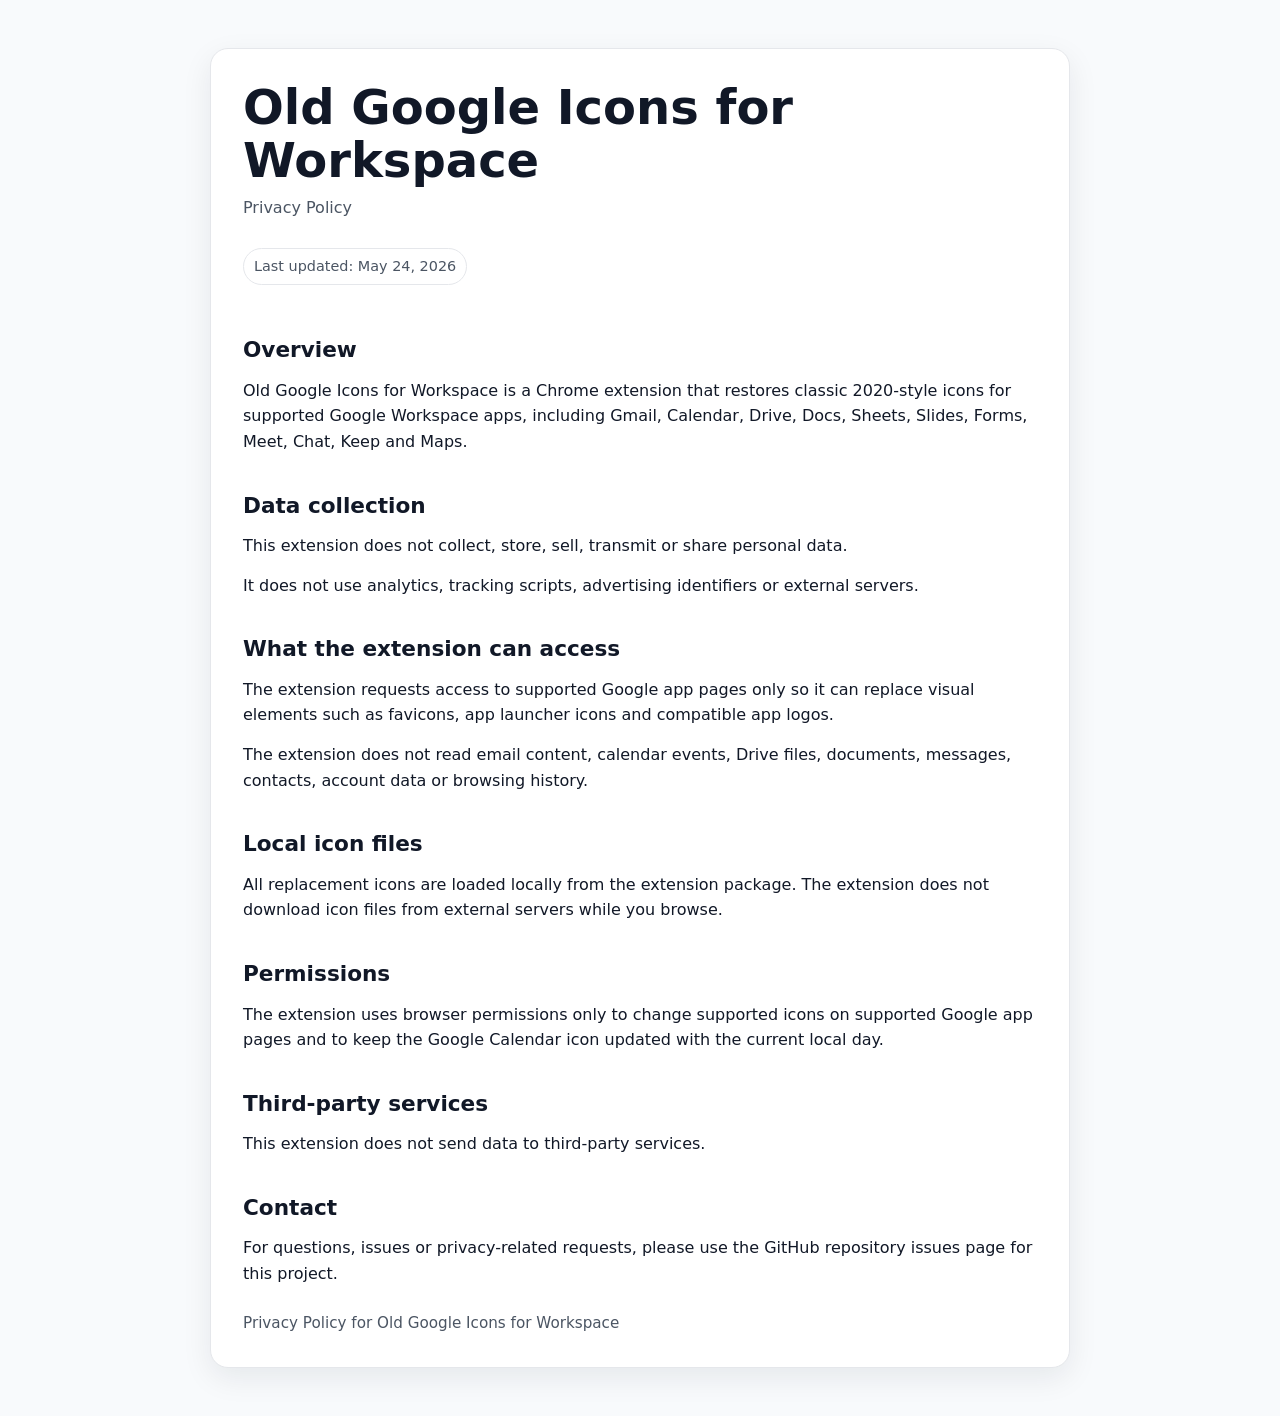
==== index.html @ 2cd3933a "1.0.0" ====
<!doctype html>
<html lang="en">
<head>
  <meta charset="utf-8">
  <meta name="viewport" content="width=device-width, initial-scale=1">
  <title>Old Google Icons for Workspace - Privacy Policy</title>
  <meta name="description" content="Privacy policy for Old Google Icons for Workspace, a Chrome extension that restores classic 2020-style Google Workspace icons.">
  <style>
    :root {
      color-scheme: light dark;
      --bg: #f8fafc;
      --card: #ffffff;
      --text: #111827;
      --muted: #4b5563;
      --border: #e5e7eb;
      --accent: #2563eb;
    }

    @media (prefers-color-scheme: dark) {
      :root {
        --bg: #0b1220;
        --card: #111827;
        --text: #f9fafb;
        --muted: #cbd5e1;
        --border: #243244;
        --accent: #60a5fa;
      }
    }

    body {
      margin: 0;
      font-family: system-ui, -apple-system, BlinkMacSystemFont, "Segoe UI", sans-serif;
      background: var(--bg);
      color: var(--text);
      line-height: 1.6;
    }

    main {
      max-width: 860px;
      margin: 0 auto;
      padding: 48px 20px;
    }

    .card {
      background: var(--card);
      border: 1px solid var(--border);
      border-radius: 18px;
      padding: 32px;
      box-shadow: 0 10px 30px rgba(15, 23, 42, 0.08);
    }

    h1 {
      margin: 0 0 8px;
      font-size: clamp(2rem, 5vw, 3rem);
      line-height: 1.1;
    }

    h2 {
      margin-top: 34px;
      margin-bottom: 10px;
      font-size: 1.35rem;
    }

    p {
      margin: 0 0 14px;
    }

    .muted {
      color: var(--muted);
    }

    .badge {
      display: inline-block;
      margin-top: 14px;
      padding: 6px 10px;
      border: 1px solid var(--border);
      border-radius: 999px;
      color: var(--muted);
      font-size: 0.9rem;
    }

    footer {
      margin-top: 24px;
      color: var(--muted);
      font-size: 0.95rem;
    }
  </style>
</head>
<body>
  <main>
    <section class="card">
      <h1>Old Google Icons for Workspace</h1>
      <p class="muted">Privacy Policy</p>
      <p class="badge">Last updated: May 24, 2026</p>

      <h2>Overview</h2>
      <p>
        Old Google Icons for Workspace is a Chrome extension that restores classic 2020-style icons for supported Google Workspace apps, including Gmail, Calendar, Drive, Docs, Sheets, Slides, Forms, Meet, Chat, Keep and Maps.
      </p>

      <h2>Data collection</h2>
      <p>
        This extension does not collect, store, sell, transmit or share personal data.
      </p>
      <p>
        It does not use analytics, tracking scripts, advertising identifiers or external servers.
      </p>

      <h2>What the extension can access</h2>
      <p>
        The extension requests access to supported Google app pages only so it can replace visual elements such as favicons, app launcher icons and compatible app logos.
      </p>
      <p>
        The extension does not read email content, calendar events, Drive files, documents, messages, contacts, account data or browsing history.
      </p>

      <h2>Local icon files</h2>
      <p>
        All replacement icons are loaded locally from the extension package. The extension does not download icon files from external servers while you browse.
      </p>

      <h2>Permissions</h2>
      <p>
        The extension uses browser permissions only to change supported icons on supported Google app pages and to keep the Google Calendar icon updated with the current local day.
      </p>

      <h2>Third-party services</h2>
      <p>
        This extension does not send data to third-party services.
      </p>

      <h2>Contact</h2>
      <p>
        For questions, issues or privacy-related requests, please use the GitHub repository issues page for this project.
      </p>

      <footer>
        Privacy Policy for Old Google Icons for Workspace
      </footer>
    </section>
  </main>
</body>
</html>
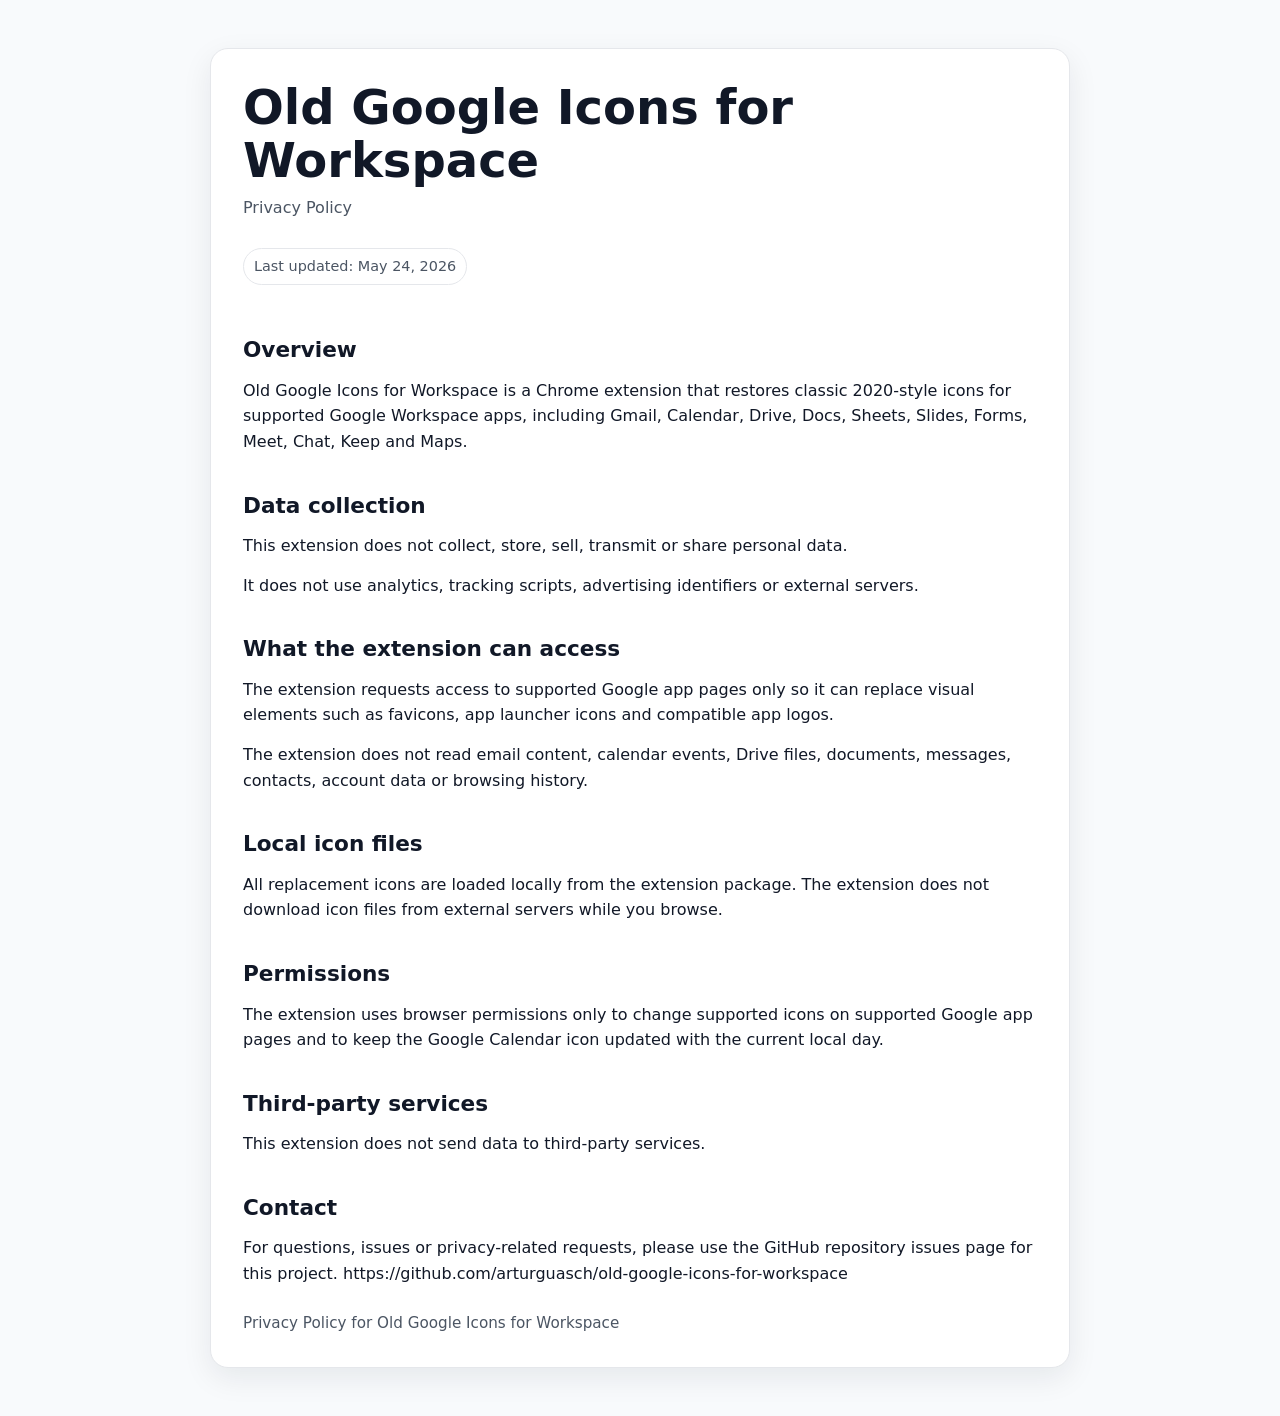
==== commit ed6ecf35: "index.html" ====
--- a/index.html
+++ b/index.html
@@ -132,6 +132,7 @@
       <h2>Contact</h2>
       <p>
         For questions, issues or privacy-related requests, please use the GitHub repository issues page for this project.
+        https://github.com/arturguasch/old-google-icons-for-workspace
       </p>
 
       <footer>
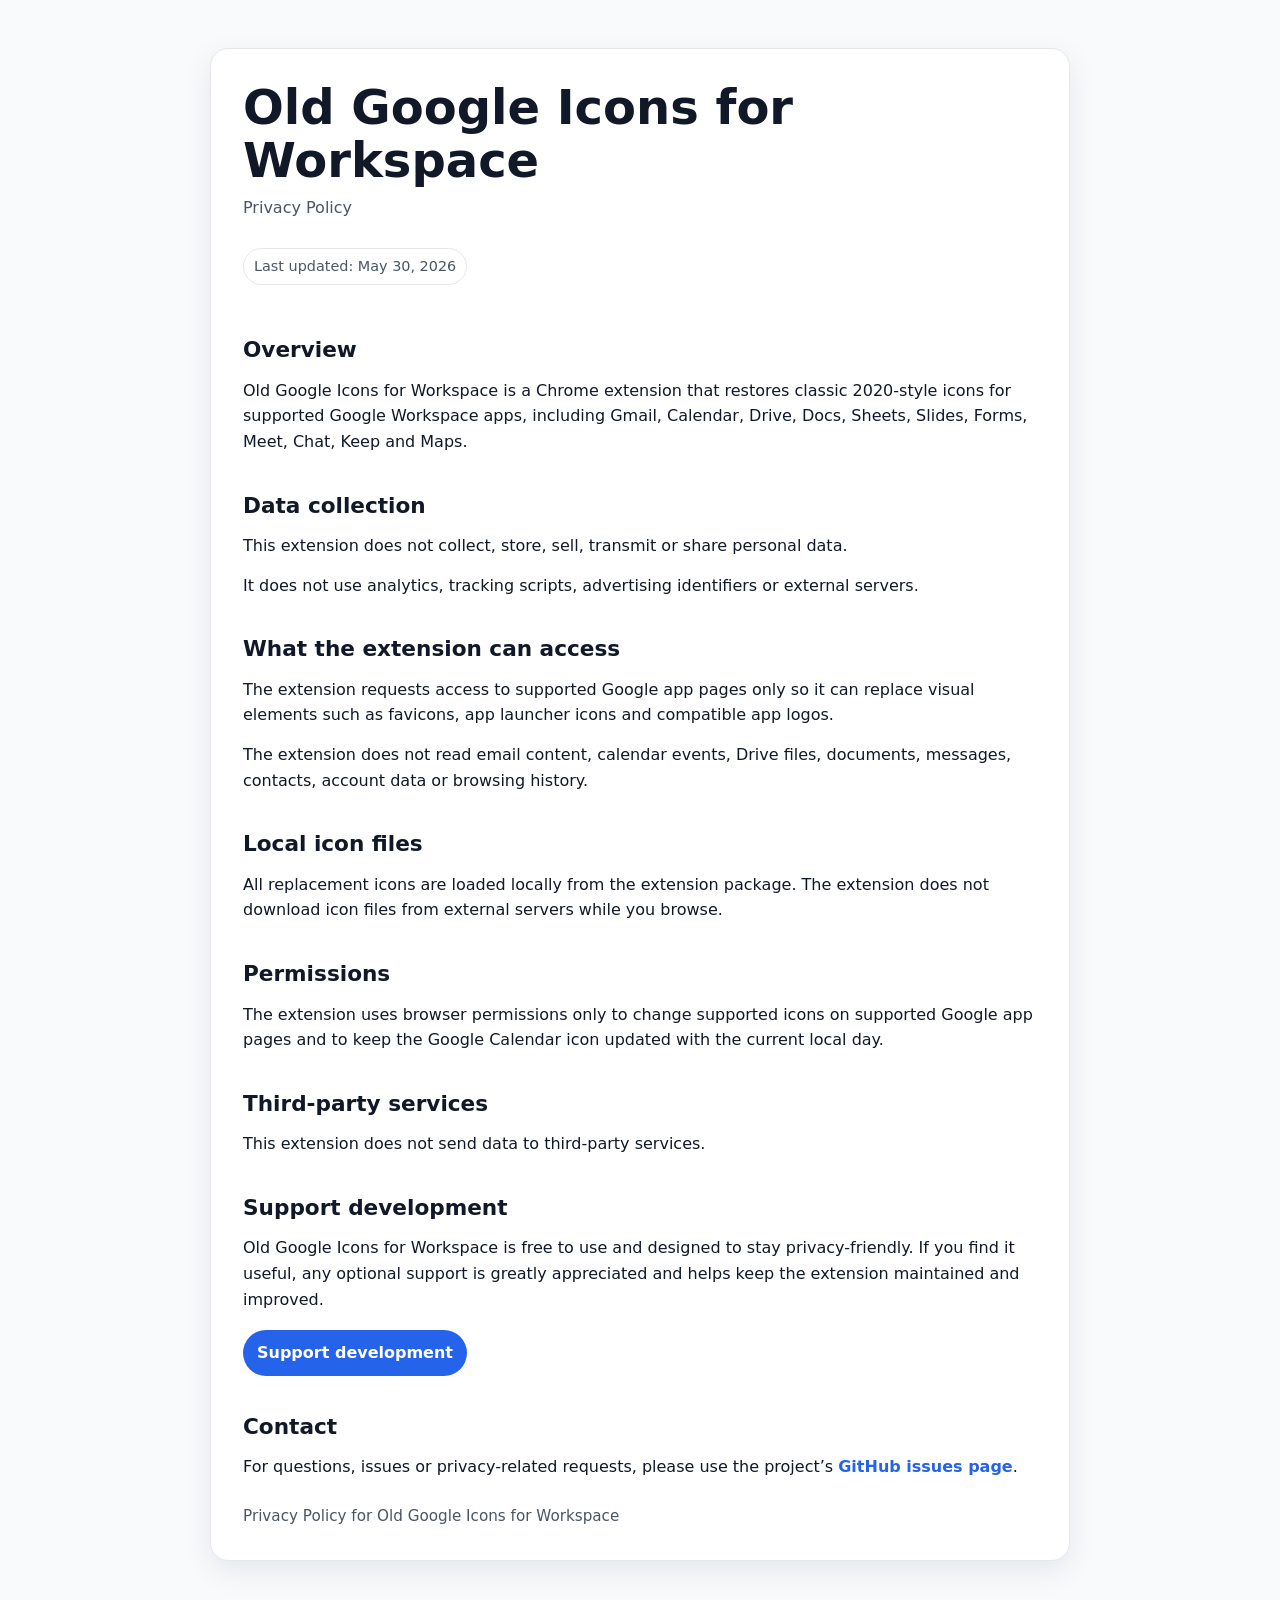
==== commit 0b39f3b6: "1.0.3" ====
--- a/index.html
+++ b/index.html
@@ -79,6 +79,35 @@
       font-size: 0.9rem;
     }
 
+
+    a {
+      color: var(--accent);
+      font-weight: 650;
+      text-decoration: none;
+    }
+
+    a:hover {
+      text-decoration: underline;
+    }
+
+    .support-button {
+      display: inline-flex;
+      align-items: center;
+      justify-content: center;
+      margin-top: 4px;
+      padding: 10px 14px;
+      border-radius: 999px;
+      background: var(--accent);
+      color: white;
+      font-weight: 700;
+      text-decoration: none;
+    }
+
+    .support-button:hover {
+      text-decoration: none;
+      filter: brightness(0.96);
+    }
+
     footer {
       margin-top: 24px;
       color: var(--muted);
@@ -91,7 +120,7 @@
     <section class="card">
       <h1>Old Google Icons for Workspace</h1>
       <p class="muted">Privacy Policy</p>
-      <p class="badge">Last updated: May 24, 2026</p>
+      <p class="badge">Last updated: May 30, 2026</p>
 
       <h2>Overview</h2>
       <p>
@@ -129,10 +158,18 @@
         This extension does not send data to third-party services.
       </p>
 
+
+      <h2>Support development</h2>
+      <p>
+        Old Google Icons for Workspace is free to use and designed to stay privacy-friendly. If you find it useful, any optional support is greatly appreciated and helps keep the extension maintained and improved.
+      </p>
+      <p>
+        <a class="support-button" href="https://buymeacoffee.com/openextensions" target="_blank" rel="noopener noreferrer">Support development</a>
+      </p>
+
       <h2>Contact</h2>
       <p>
-        For questions, issues or privacy-related requests, please use the GitHub repository issues page for this project.
-        https://github.com/arturguasch/old-google-icons-for-workspace
+        For questions, issues or privacy-related requests, please use the project’s <a href="https://github.com/arturguasch/old-google-icons-for-workspace/issues" target="_blank" rel="noopener noreferrer">GitHub issues page</a>.
       </p>
 
       <footer>
@@ -141,4 +178,4 @@
     </section>
   </main>
 </body>
-</html>
+</html>
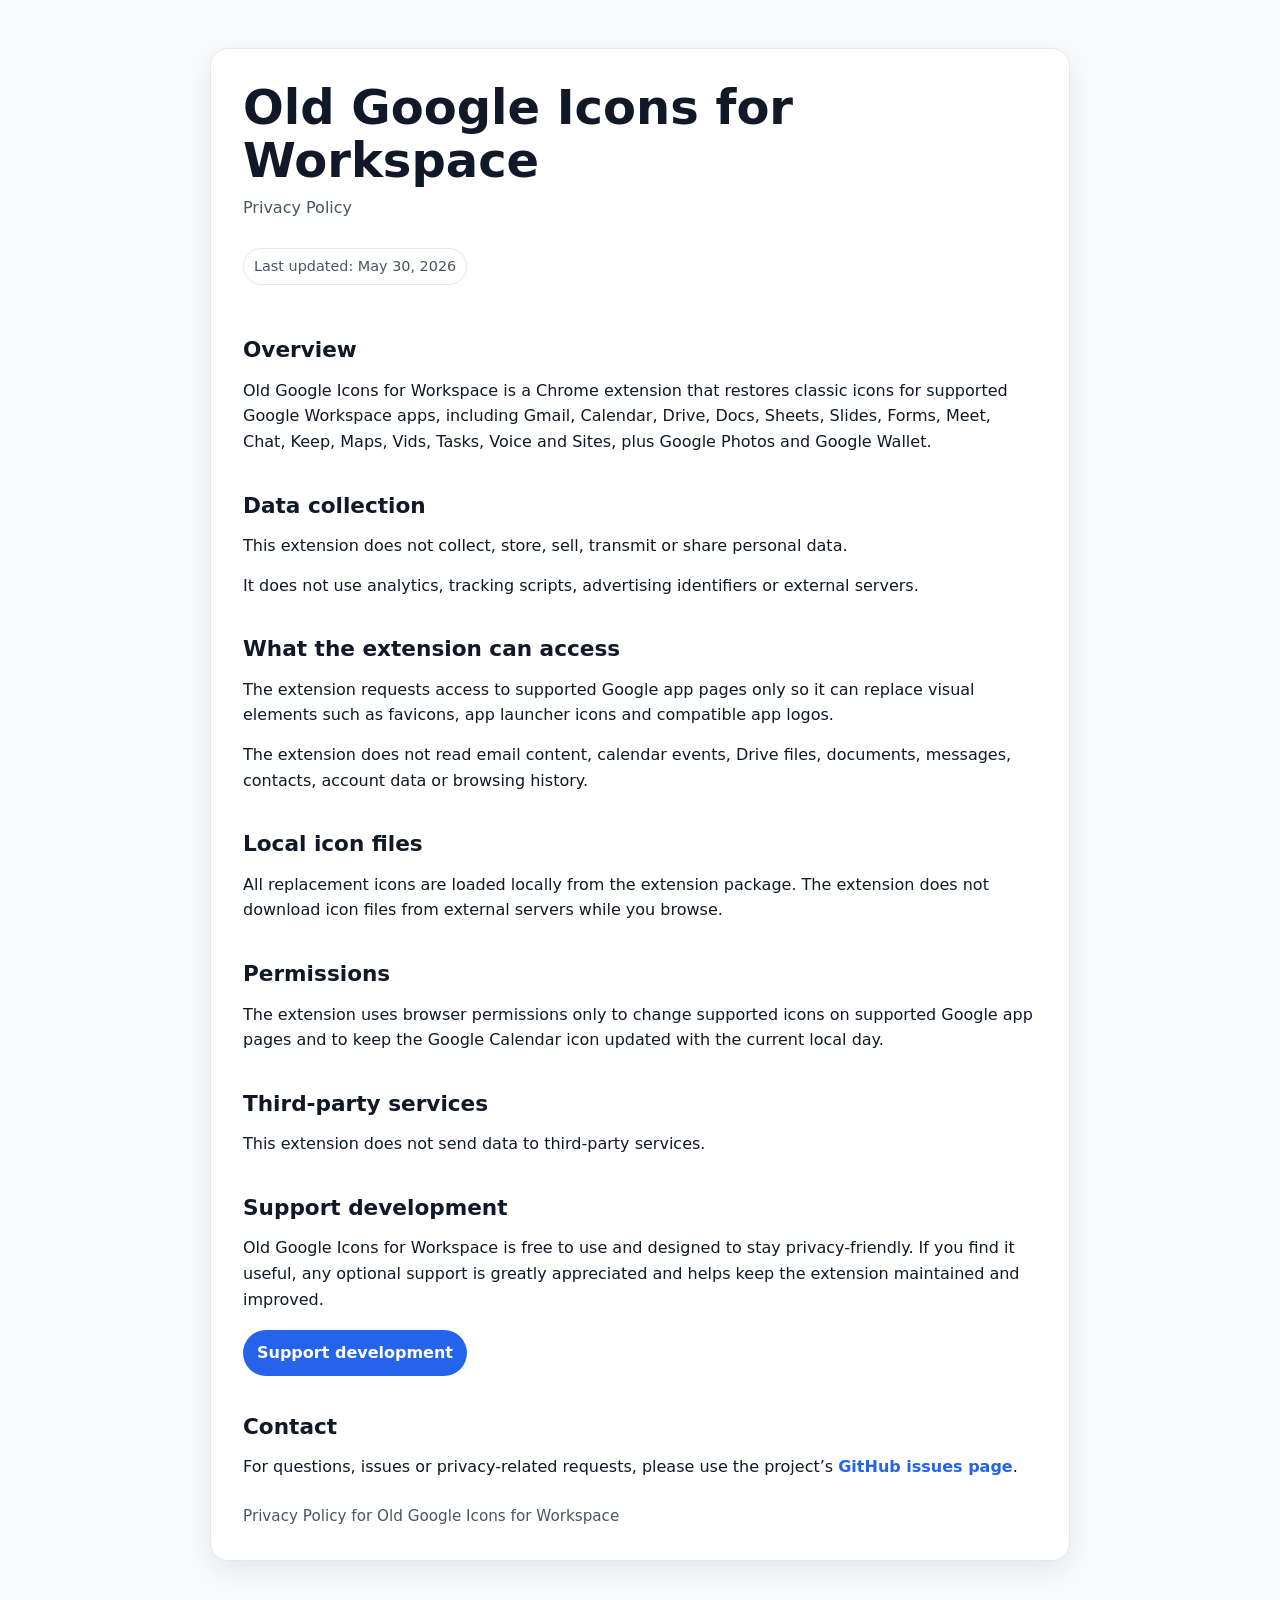
==== commit 872019e0: "1.0.7" ====
--- a/index.html
+++ b/index.html
@@ -1,181 +1,181 @@
-<!doctype html>
-<html lang="en">
-<head>
-  <meta charset="utf-8">
-  <meta name="viewport" content="width=device-width, initial-scale=1">
-  <title>Old Google Icons for Workspace - Privacy Policy</title>
-  <meta name="description" content="Privacy policy for Old Google Icons for Workspace, a Chrome extension that restores classic 2020-style Google Workspace icons.">
-  <style>
-    :root {
-      color-scheme: light dark;
-      --bg: #f8fafc;
-      --card: #ffffff;
-      --text: #111827;
-      --muted: #4b5563;
-      --border: #e5e7eb;
-      --accent: #2563eb;
-    }
-
-    @media (prefers-color-scheme: dark) {
-      :root {
-        --bg: #0b1220;
-        --card: #111827;
-        --text: #f9fafb;
-        --muted: #cbd5e1;
-        --border: #243244;
-        --accent: #60a5fa;
-      }
-    }
-
-    body {
-      margin: 0;
-      font-family: system-ui, -apple-system, BlinkMacSystemFont, "Segoe UI", sans-serif;
-      background: var(--bg);
-      color: var(--text);
-      line-height: 1.6;
-    }
-
-    main {
-      max-width: 860px;
-      margin: 0 auto;
-      padding: 48px 20px;
-    }
-
-    .card {
-      background: var(--card);
-      border: 1px solid var(--border);
-      border-radius: 18px;
-      padding: 32px;
-      box-shadow: 0 10px 30px rgba(15, 23, 42, 0.08);
-    }
-
-    h1 {
-      margin: 0 0 8px;
-      font-size: clamp(2rem, 5vw, 3rem);
-      line-height: 1.1;
-    }
-
-    h2 {
-      margin-top: 34px;
-      margin-bottom: 10px;
-      font-size: 1.35rem;
-    }
-
-    p {
-      margin: 0 0 14px;
-    }
-
-    .muted {
-      color: var(--muted);
-    }
-
-    .badge {
-      display: inline-block;
-      margin-top: 14px;
-      padding: 6px 10px;
-      border: 1px solid var(--border);
-      border-radius: 999px;
-      color: var(--muted);
-      font-size: 0.9rem;
-    }
-
-
-    a {
-      color: var(--accent);
-      font-weight: 650;
-      text-decoration: none;
-    }
-
-    a:hover {
-      text-decoration: underline;
-    }
-
-    .support-button {
-      display: inline-flex;
-      align-items: center;
-      justify-content: center;
-      margin-top: 4px;
-      padding: 10px 14px;
-      border-radius: 999px;
-      background: var(--accent);
-      color: white;
-      font-weight: 700;
-      text-decoration: none;
-    }
-
-    .support-button:hover {
-      text-decoration: none;
-      filter: brightness(0.96);
-    }
-
-    footer {
-      margin-top: 24px;
-      color: var(--muted);
-      font-size: 0.95rem;
-    }
-  </style>
-</head>
-<body>
-  <main>
-    <section class="card">
-      <h1>Old Google Icons for Workspace</h1>
-      <p class="muted">Privacy Policy</p>
-      <p class="badge">Last updated: May 30, 2026</p>
-
-      <h2>Overview</h2>
-      <p>
-        Old Google Icons for Workspace is a Chrome extension that restores classic 2020-style icons for supported Google Workspace apps, including Gmail, Calendar, Drive, Docs, Sheets, Slides, Forms, Meet, Chat, Keep and Maps.
-      </p>
-
-      <h2>Data collection</h2>
-      <p>
-        This extension does not collect, store, sell, transmit or share personal data.
-      </p>
-      <p>
-        It does not use analytics, tracking scripts, advertising identifiers or external servers.
-      </p>
-
-      <h2>What the extension can access</h2>
-      <p>
-        The extension requests access to supported Google app pages only so it can replace visual elements such as favicons, app launcher icons and compatible app logos.
-      </p>
-      <p>
-        The extension does not read email content, calendar events, Drive files, documents, messages, contacts, account data or browsing history.
-      </p>
-
-      <h2>Local icon files</h2>
-      <p>
-        All replacement icons are loaded locally from the extension package. The extension does not download icon files from external servers while you browse.
-      </p>
-
-      <h2>Permissions</h2>
-      <p>
-        The extension uses browser permissions only to change supported icons on supported Google app pages and to keep the Google Calendar icon updated with the current local day.
-      </p>
-
-      <h2>Third-party services</h2>
-      <p>
-        This extension does not send data to third-party services.
-      </p>
-
-
-      <h2>Support development</h2>
-      <p>
-        Old Google Icons for Workspace is free to use and designed to stay privacy-friendly. If you find it useful, any optional support is greatly appreciated and helps keep the extension maintained and improved.
-      </p>
-      <p>
-        <a class="support-button" href="https://buymeacoffee.com/openextensions" target="_blank" rel="noopener noreferrer">Support development</a>
-      </p>
-
-      <h2>Contact</h2>
-      <p>
-        For questions, issues or privacy-related requests, please use the project’s <a href="https://github.com/arturguasch/old-google-icons-for-workspace/issues" target="_blank" rel="noopener noreferrer">GitHub issues page</a>.
-      </p>
-
-      <footer>
-        Privacy Policy for Old Google Icons for Workspace
-      </footer>
-    </section>
-  </main>
-</body>
+<!doctype html>
+<html lang="en">
+<head>
+  <meta charset="utf-8">
+  <meta name="viewport" content="width=device-width, initial-scale=1">
+  <title>Old Google Icons for Workspace - Privacy Policy</title>
+  <meta name="description" content="Privacy policy for Old Google Icons for Workspace, a Chrome extension that restores classic Google Workspace icons.">
+  <style>
+    :root {
+      color-scheme: light dark;
+      --bg: #f8fafc;
+      --card: #ffffff;
+      --text: #111827;
+      --muted: #4b5563;
+      --border: #e5e7eb;
+      --accent: #2563eb;
+    }
+
+    @media (prefers-color-scheme: dark) {
+      :root {
+        --bg: #0b1220;
+        --card: #111827;
+        --text: #f9fafb;
+        --muted: #cbd5e1;
+        --border: #243244;
+        --accent: #60a5fa;
+      }
+    }
+
+    body {
+      margin: 0;
+      font-family: system-ui, -apple-system, BlinkMacSystemFont, "Segoe UI", sans-serif;
+      background: var(--bg);
+      color: var(--text);
+      line-height: 1.6;
+    }
+
+    main {
+      max-width: 860px;
+      margin: 0 auto;
+      padding: 48px 20px;
+    }
+
+    .card {
+      background: var(--card);
+      border: 1px solid var(--border);
+      border-radius: 18px;
+      padding: 32px;
+      box-shadow: 0 10px 30px rgba(15, 23, 42, 0.08);
+    }
+
+    h1 {
+      margin: 0 0 8px;
+      font-size: clamp(2rem, 5vw, 3rem);
+      line-height: 1.1;
+    }
+
+    h2 {
+      margin-top: 34px;
+      margin-bottom: 10px;
+      font-size: 1.35rem;
+    }
+
+    p {
+      margin: 0 0 14px;
+    }
+
+    .muted {
+      color: var(--muted);
+    }
+
+    .badge {
+      display: inline-block;
+      margin-top: 14px;
+      padding: 6px 10px;
+      border: 1px solid var(--border);
+      border-radius: 999px;
+      color: var(--muted);
+      font-size: 0.9rem;
+    }
+
+
+    a {
+      color: var(--accent);
+      font-weight: 650;
+      text-decoration: none;
+    }
+
+    a:hover {
+      text-decoration: underline;
+    }
+
+    .support-button {
+      display: inline-flex;
+      align-items: center;
+      justify-content: center;
+      margin-top: 4px;
+      padding: 10px 14px;
+      border-radius: 999px;
+      background: var(--accent);
+      color: white;
+      font-weight: 700;
+      text-decoration: none;
+    }
+
+    .support-button:hover {
+      text-decoration: none;
+      filter: brightness(0.96);
+    }
+
+    footer {
+      margin-top: 24px;
+      color: var(--muted);
+      font-size: 0.95rem;
+    }
+  </style>
+</head>
+<body>
+  <main>
+    <section class="card">
+      <h1>Old Google Icons for Workspace</h1>
+      <p class="muted">Privacy Policy</p>
+      <p class="badge">Last updated: May 30, 2026</p>
+
+      <h2>Overview</h2>
+      <p>
+        Old Google Icons for Workspace is a Chrome extension that restores classic icons for supported Google Workspace apps, including Gmail, Calendar, Drive, Docs, Sheets, Slides, Forms, Meet, Chat, Keep, Maps, Vids, Tasks, Voice and Sites, plus Google Photos and Google Wallet.
+      </p>
+
+      <h2>Data collection</h2>
+      <p>
+        This extension does not collect, store, sell, transmit or share personal data.
+      </p>
+      <p>
+        It does not use analytics, tracking scripts, advertising identifiers or external servers.
+      </p>
+
+      <h2>What the extension can access</h2>
+      <p>
+        The extension requests access to supported Google app pages only so it can replace visual elements such as favicons, app launcher icons and compatible app logos.
+      </p>
+      <p>
+        The extension does not read email content, calendar events, Drive files, documents, messages, contacts, account data or browsing history.
+      </p>
+
+      <h2>Local icon files</h2>
+      <p>
+        All replacement icons are loaded locally from the extension package. The extension does not download icon files from external servers while you browse.
+      </p>
+
+      <h2>Permissions</h2>
+      <p>
+        The extension uses browser permissions only to change supported icons on supported Google app pages and to keep the Google Calendar icon updated with the current local day.
+      </p>
+
+      <h2>Third-party services</h2>
+      <p>
+        This extension does not send data to third-party services.
+      </p>
+
+
+      <h2>Support development</h2>
+      <p>
+        Old Google Icons for Workspace is free to use and designed to stay privacy-friendly. If you find it useful, any optional support is greatly appreciated and helps keep the extension maintained and improved.
+      </p>
+      <p>
+        <a class="support-button" href="https://buymeacoffee.com/openextensions" target="_blank" rel="noopener noreferrer">Support development</a>
+      </p>
+
+      <h2>Contact</h2>
+      <p>
+        For questions, issues or privacy-related requests, please use the project’s <a href="https://github.com/arturguasch/old-google-icons-for-workspace/issues" target="_blank" rel="noopener noreferrer">GitHub issues page</a>.
+      </p>
+
+      <footer>
+        Privacy Policy for Old Google Icons for Workspace
+      </footer>
+    </section>
+  </main>
+</body>
 </html>
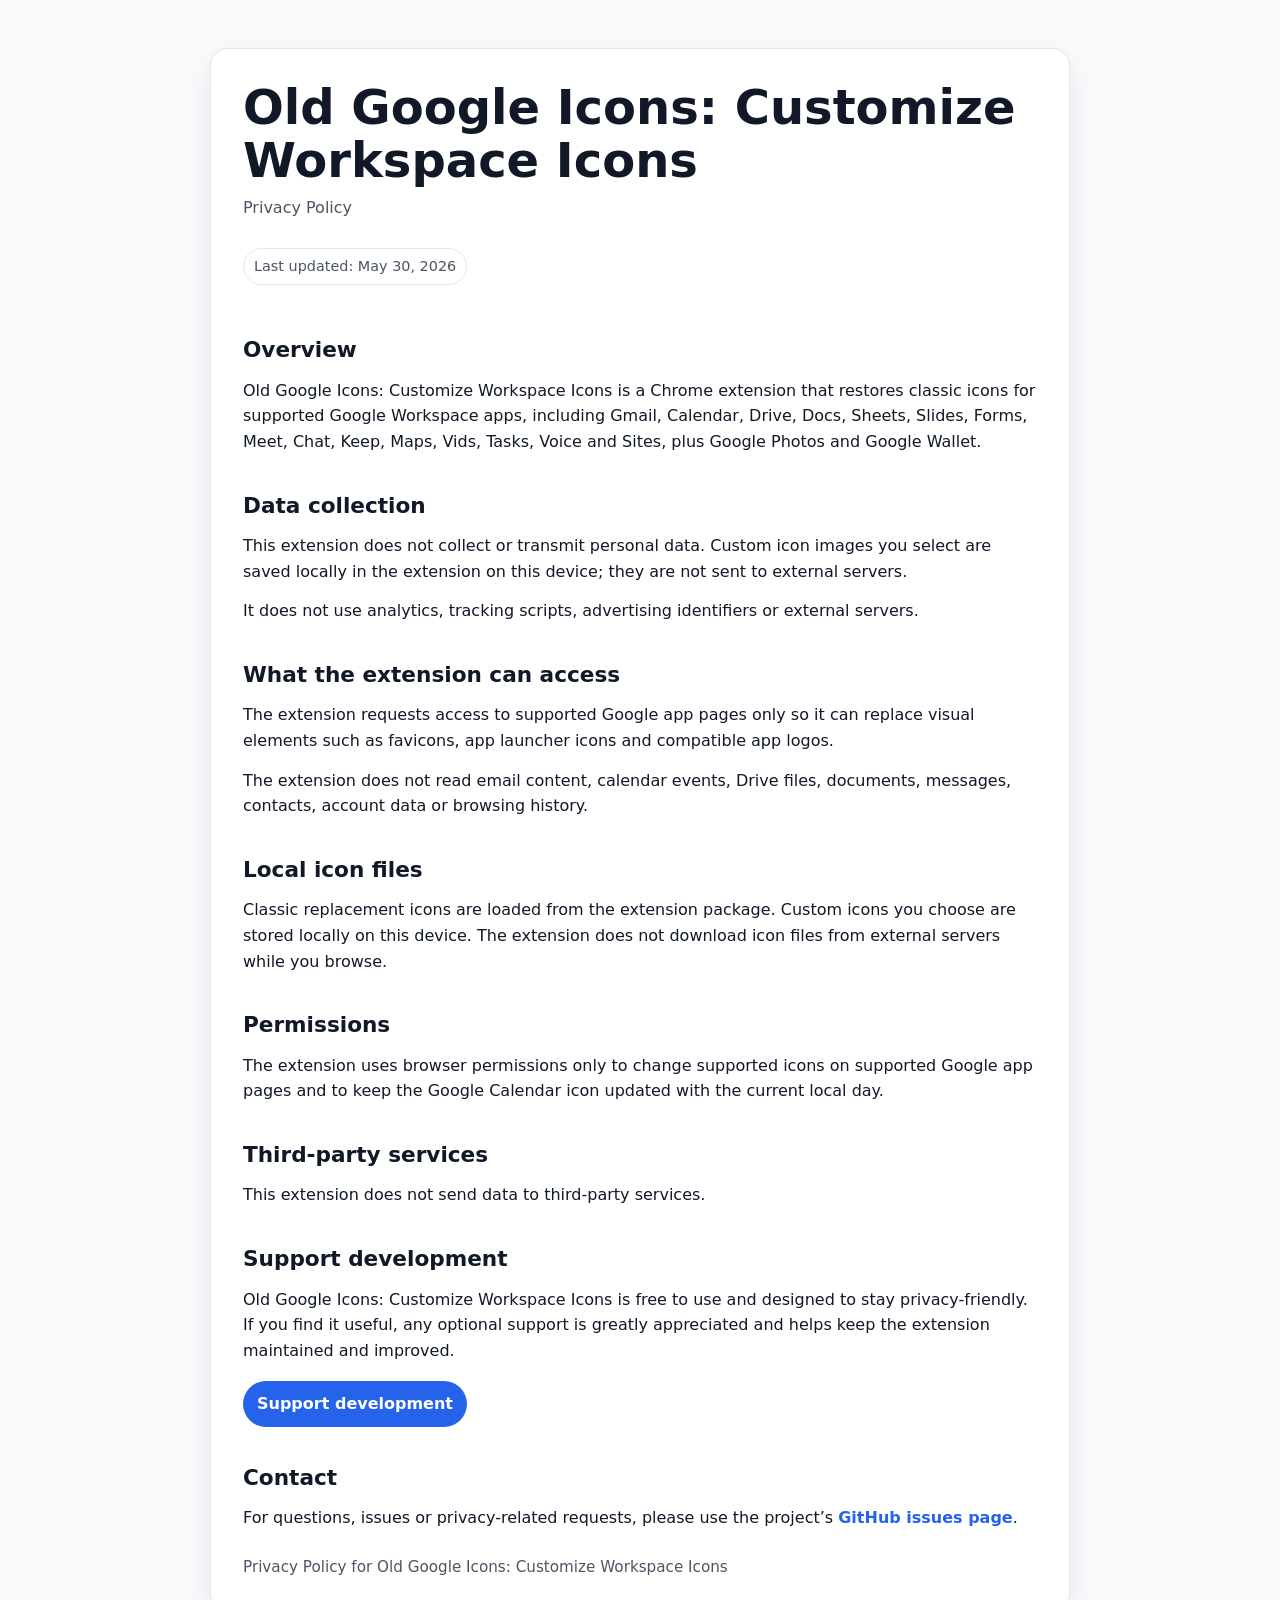
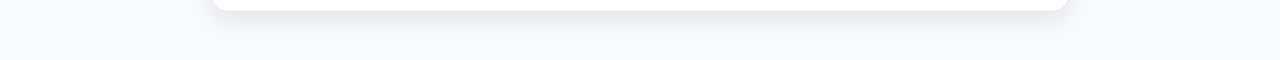
==== commit d95dd177: "1.0.8" ====
--- a/index.html
+++ b/index.html
@@ -3,8 +3,8 @@
 <head>
   <meta charset="utf-8">
   <meta name="viewport" content="width=device-width, initial-scale=1">
-  <title>Old Google Icons for Workspace - Privacy Policy</title>
-  <meta name="description" content="Privacy policy for Old Google Icons for Workspace, a Chrome extension that restores classic Google Workspace icons.">
+  <title>Old Google Icons: Customize Workspace Icons - Privacy Policy</title>
+  <meta name="description" content="Privacy policy for Old Google Icons: Customize Workspace Icons, a Chrome extension that restores classic Google Workspace icons.">
   <style>
     :root {
       color-scheme: light dark;
@@ -118,18 +118,18 @@
 <body>
   <main>
     <section class="card">
-      <h1>Old Google Icons for Workspace</h1>
+      <h1>Old Google Icons: Customize Workspace Icons</h1>
       <p class="muted">Privacy Policy</p>
       <p class="badge">Last updated: May 30, 2026</p>
 
       <h2>Overview</h2>
       <p>
-        Old Google Icons for Workspace is a Chrome extension that restores classic icons for supported Google Workspace apps, including Gmail, Calendar, Drive, Docs, Sheets, Slides, Forms, Meet, Chat, Keep, Maps, Vids, Tasks, Voice and Sites, plus Google Photos and Google Wallet.
+        Old Google Icons: Customize Workspace Icons is a Chrome extension that restores classic icons for supported Google Workspace apps, including Gmail, Calendar, Drive, Docs, Sheets, Slides, Forms, Meet, Chat, Keep, Maps, Vids, Tasks, Voice and Sites, plus Google Photos and Google Wallet.
       </p>
 
       <h2>Data collection</h2>
       <p>
-        This extension does not collect, store, sell, transmit or share personal data.
+        This extension does not collect or transmit personal data. Custom icon images you select are saved locally in the extension on this device; they are not sent to external servers.
       </p>
       <p>
         It does not use analytics, tracking scripts, advertising identifiers or external servers.
@@ -145,7 +145,7 @@
 
       <h2>Local icon files</h2>
       <p>
-        All replacement icons are loaded locally from the extension package. The extension does not download icon files from external servers while you browse.
+        Classic replacement icons are loaded from the extension package. Custom icons you choose are stored locally on this device. The extension does not download icon files from external servers while you browse.
       </p>
 
       <h2>Permissions</h2>
@@ -161,7 +161,7 @@
 
       <h2>Support development</h2>
       <p>
-        Old Google Icons for Workspace is free to use and designed to stay privacy-friendly. If you find it useful, any optional support is greatly appreciated and helps keep the extension maintained and improved.
+        Old Google Icons: Customize Workspace Icons is free to use and designed to stay privacy-friendly. If you find it useful, any optional support is greatly appreciated and helps keep the extension maintained and improved.
       </p>
       <p>
         <a class="support-button" href="https://buymeacoffee.com/openextensions" target="_blank" rel="noopener noreferrer">Support development</a>
@@ -173,9 +173,9 @@
       </p>
 
       <footer>
-        Privacy Policy for Old Google Icons for Workspace
+        Privacy Policy for Old Google Icons: Customize Workspace Icons
       </footer>
     </section>
   </main>
 </body>
-</html>+</html>
